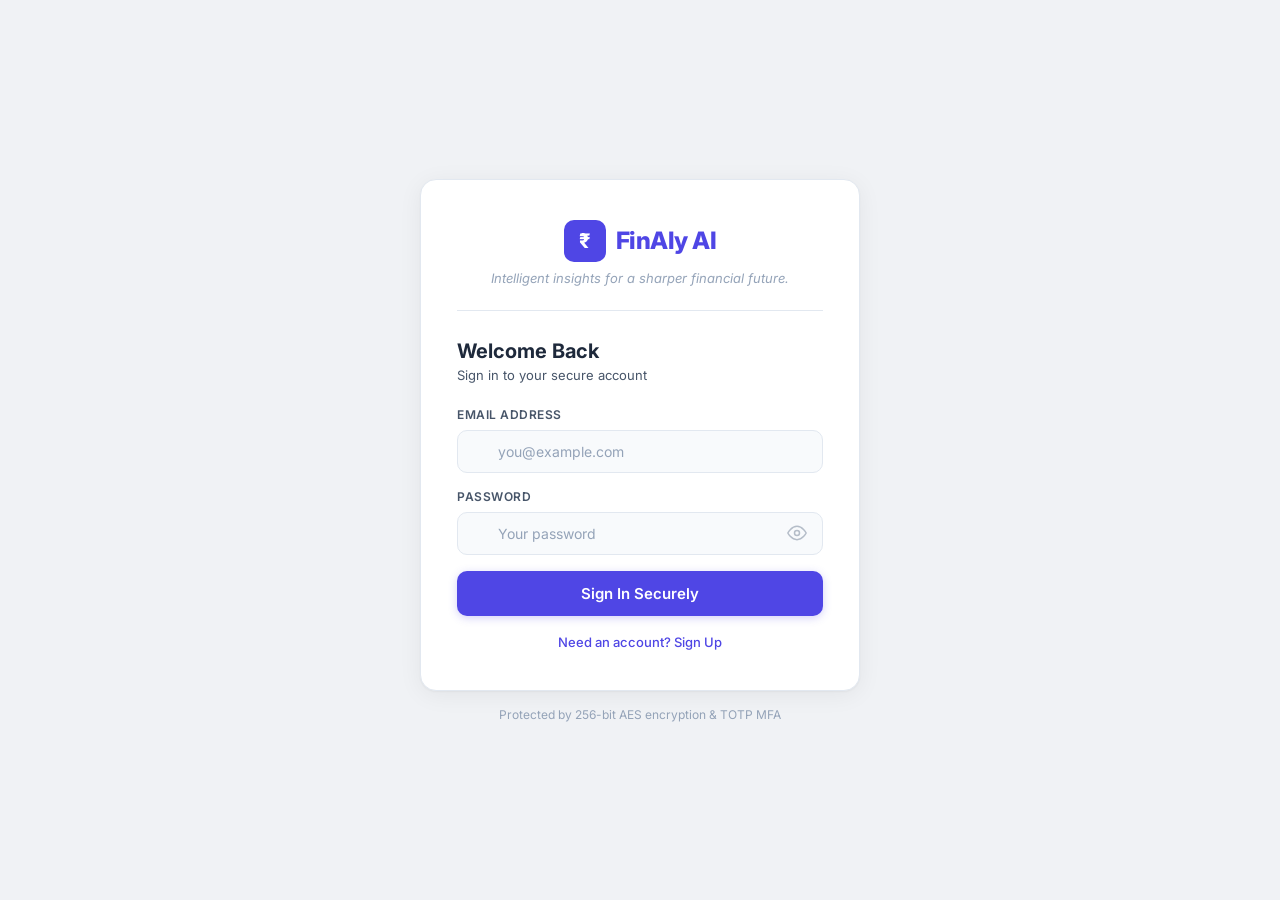
==== login.html @ e6c07964 "Add FinAly AI web app code and config" ====
<!DOCTYPE html>
<html lang="en">
<head>
  <meta charset="UTF-8">
  <meta name="viewport" content="width=device-width, initial-scale=1.0">
  <meta name="description" content="FinAly AI \u2014 Secure login portal. AI-powered personal finance dashboard with MFA security.">
  <meta name="api-url" id="meta-api-url" content="http://127.0.0.1:8000">
  <title>FinAly AI \u2014 Secure Login</title>
  <link rel="preconnect" href="https://fonts.googleapis.com">
  <link rel="preconnect" href="https://fonts.gstatic.com" crossorigin>
  <link href="https://fonts.googleapis.com/css2?family=Inter:wght@300;400;500;600;700;800&display=swap" rel="stylesheet">
  <link rel="stylesheet" href="login.css?v=2.0">
</head>
<body>

  <!-- Toast notification -->
  <div id="toast" class="toast" role="alert" aria-live="polite"></div>

  <div class="auth-wrapper">

    <div class="auth-card">

      <!-- Brand -->
      <div class="brand-header">
        <div class="brand-logo">
          <span class="logo-icon">₹</span>
          <h1>FinAly AI</h1>
        </div>
        <p class="brand-quote">Intelligent insights for a sharper financial future.</p>
      </div>

      <!-- ── LOGIN FORM ───────────────────────── -->
      <form id="login-form" onsubmit="handleLogin(event)" novalidate>
        <h2>Welcome Back</h2>
        <p class="form-subtitle">Sign in to your secure account</p>

        <div class="input-group">
          <label for="login-email">Email Address</label>
          <div class="input-wrapper">
            <span class="input-icon"></span>
            <input type="email" id="login-email" placeholder="you@example.com"
                   autocomplete="email" required>
          </div>
        </div>

        <div class="input-group">
          <label for="login-password">Password</label>
          <div class="input-wrapper">
            <span class="input-icon"></span>
            <input type="password" id="login-password" placeholder="Your password"
                   autocomplete="current-password" required>
            <button type="button" class="toggle-pwd" onclick="togglePwd('login-password', this)" aria-label="Show password">
              <svg viewBox="0 0 24 24"><path d="M1 12s4-8 11-8 11 8 11 8-4 8-11 8-11-8-11-8z"/><circle cx="12" cy="12" r="3"/></svg>
            </button>
          </div>
        </div>

        <button type="submit" id="login-btn" class="primary-btn">
          <span class="btn-text">Sign In Securely</span>
          <span class="btn-spinner hidden" aria-hidden="true"></span>
        </button>
        <a href="#" class="toggle-link" onclick="toggleView('signup-form')">Need an account? Sign Up</a>
      </form>

      <!-- ── MFA FORM ─────────────────────────── -->
      <form id="mfa-form" class="hidden" onsubmit="verifyMFA(event)" novalidate>
        <div class="mfa-icon"></div>
        <h2>Two-Factor Auth</h2>
        <p class="form-subtitle">Enter the 6-digit code from your Authenticator app.</p>

        <div class="input-group otp-group">
          <input type="text" id="mfa-code" placeholder="000000"
                 maxlength="6" pattern="\d{6}" inputmode="numeric"
                 autocomplete="one-time-code" required>
        </div>

        <button type="submit" id="mfa-btn" class="primary-btn">
          <span class="btn-text">Verify & Enter Dashboard</span>
          <span class="btn-spinner hidden" aria-hidden="true"></span>
        </button>
        <a href="#" class="toggle-link" onclick="toggleView('login-form')">← Back to Login</a>
      </form>

      <!-- ── MFA SETUP MODAL ────────────────────── -->
      <div id="mfa-setup-form" class="hidden">
        <div class="mfa-icon"></div>
        <h2>Set Up Two-Factor Auth</h2>
        <p class="form-subtitle">Scan this QR code with your authenticator app, then enter the 6-digit code below to activate MFA.</p>
        <div id="qr-container" class="qr-container"></div>
        <p class="secret-label">Manual key: <code id="totp-secret-display"></code></p>

        <!-- Step-by-step instructions -->
        <div class="mfa-steps">
          <div class="mfa-steps-title">How to set up</div>
          <div class="mfa-step">
            <span class="mfa-step-num">1</span>
            <span class="mfa-step-text">Download <strong>Authenticator+</strong> (or Google Authenticator / Authy) from the App Store or Play Store.</span>
          </div>
          <div class="mfa-step">
            <span class="mfa-step-num">2</span>
            <span class="mfa-step-text">Open the app, tap <strong>"+"</strong> or <strong>"Add Account"</strong>, then <strong>scan the QR code</strong> shown above.</span>
          </div>
          <div class="mfa-step">
            <span class="mfa-step-num">3</span>
            <span class="mfa-step-text">The app will generate a <strong>6-digit OTP</strong>. Enter it below to complete setup and log in.</span>
          </div>
        </div>

        <form onsubmit="confirmMFASetup(event)" novalidate>
          <div class="input-group otp-group">
            <input type="text" id="setup-mfa-code" placeholder="Enter 6-digit code"
                   maxlength="6" pattern="\d{6}" inputmode="numeric" required>
          </div>
          <button type="submit" id="setup-mfa-btn" class="primary-btn">
            <span class="btn-text">Activate MFA</span>
            <span class="btn-spinner hidden" aria-hidden="true"></span>
          </button>
        </form>
      </div>

      <!-- ── SIGN UP FORM ─────────────────────── -->
      <form id="signup-form" class="hidden" onsubmit="handleSignup(event)" novalidate>
        <h2>Create Account</h2>
        <p class="form-subtitle">Start your financial journey today.</p>

        <div class="input-group">
          <label for="signup-name">Full Name</label>
          <div class="input-wrapper">
            <span class="input-icon"></span>
            <input type="text" id="signup-name" placeholder="Hari Kumar"
                   autocomplete="name" required minlength="2" maxlength="100">
          </div>
        </div>

        <div class="input-group">
          <label for="signup-email">Email Address</label>
          <div class="input-wrapper">
            <span class="input-icon"></span>
            <input type="email" id="signup-email" placeholder="you@example.com"
                   autocomplete="email" required>
          </div>
        </div>

        <div class="input-group">
          <label for="signup-dob">Date of Birth <span class="label-note">(Must be 18+)</span></label>
          <div class="input-wrapper">
            <span class="input-icon"></span>
            <input type="date" id="signup-dob" autocomplete="bday" required>
          </div>
        </div>

        <div class="input-group">
          <label for="signup-password">Create Password</label>
          <div class="input-wrapper">
            <span class="input-icon"></span>
            <input type="password" id="signup-password" placeholder="Strong password"
                   autocomplete="new-password" required oninput="updateStrengthMeter(this.value)">
            <button type="button" class="toggle-pwd" onclick="togglePwd('signup-password', this)" aria-label="Show password">
              <svg viewBox="0 0 24 24"><path d="M1 12s4-8 11-8 11 8 11 8-4 8-11 8-11-8-11-8z"/><circle cx="12" cy="12" r="3"/></svg>
            </button>
          </div>
          <div class="strength-meter" aria-label="Password strength">
            <div class="strength-bar" id="strength-bar"></div>
          </div>
          <p class="strength-label" id="strength-label"></p>
        </div>

        <div class="input-group">
          <label for="signup-confirm">Confirm Password</label>
          <div class="input-wrapper">
            <span class="input-icon"></span>
            <input type="password" id="signup-confirm" placeholder="Repeat password"
                   autocomplete="new-password" required>
          </div>
        </div>

        <button type="submit" id="signup-btn" class="primary-btn">
          <span class="btn-text">Create My Account</span>
          <span class="btn-spinner hidden" aria-hidden="true"></span>
        </button>
        <a href="#" class="toggle-link" onclick="toggleView('login-form')">Already have an account? Log In</a>
      </form>

    </div>

    <p class="footer-text">Protected by 256-bit AES encryption & TOTP MFA</p>
  </div>

  <script src="auth.js?v=2.4" defer></script>
</body>
</html>
---- login.css ----
/* ══════════════════════════════════════════════════════════
   FinAly AI — Login Page  |  Clean Solid Theme
   ══════════════════════════════════════════════════════════ */

*, *::before, *::after { box-sizing: border-box; margin: 0; padding: 0; }

:root {
  --bg-page:       #f0f2f5;
  --bg-card:       #ffffff;
  --accent:        #4f46e5;
  --accent-hover:  #4338ca;
  --accent-light:  #eef2ff;
  --accent-border: #c7d2fe;
  --text-primary:  #1e293b;
  --text-secondary:#475569;
  --text-muted:    #94a3b8;
  --text-dim:      #64748b;
  --input-bg:      #f8fafc;
  --input-border:  #e2e8f0;
  --input-focus:   #4f46e5;
  --danger:        #ef4444;
  --success:       #22c55e;
  --warning:       #f59e0b;
  --radius-lg:     16px;
  --radius-md:     10px;
  --radius-sm:     8px;
  --shadow-card:   0 4px 24px rgba(0, 0, 0, 0.06), 0 1px 2px rgba(0, 0, 0, 0.04);
  --shadow-btn:    0 2px 8px rgba(79, 70, 229, 0.25);
  --transition:    all 0.2s ease;
}

body {
  font-family: 'Inter', system-ui, sans-serif;
  background: var(--bg-page);
  min-height: 100vh;
  display: flex;
  align-items: center;
  justify-content: center;
  color: var(--text-primary);
  overflow-x: hidden;
  padding: 20px;
}

/* ── Remove particles (hidden for solid theme) ─────────── */
.bg-particles { display: none; }

/* ── Layout wrapper ─────────────────────────────────────── */
.auth-wrapper {
  position: relative;
  z-index: 1;
  display: flex;
  flex-direction: column;
  align-items: center;
  gap: 16px;
  width: 100%;
  max-width: 440px;
}

/* ── Auth Card ──────────────────────────────────────────── */
.auth-card {
  width: 100%;
  background: var(--bg-card);
  border: 1px solid var(--input-border);
  border-radius: var(--radius-lg);
  padding: 40px 36px;
  box-shadow: var(--shadow-card);
  animation: card-in 0.4s ease both;
}

@keyframes card-in {
  from { opacity: 0; transform: translateY(16px); }
  to   { opacity: 1; transform: translateY(0); }
}

/* ── Brand Header ─────────────────────────────────────────── */
.brand-header {
  text-align: center;
  margin-bottom: 28px;
  padding-bottom: 24px;
  border-bottom: 1px solid var(--input-border);
}

.brand-logo {
  display: flex;
  align-items: center;
  justify-content: center;
  gap: 10px;
  margin-bottom: 8px;
}

.logo-icon {
  width: 42px; height: 42px;
  background: var(--accent);
  border-radius: var(--radius-md);
  display: flex;
  align-items: center;
  justify-content: center;
  font-size: 20px;
  font-weight: 800;
  color: white;
  flex-shrink: 0;
}

.brand-logo h1 {
  font-size: 24px;
  font-weight: 800;
  color: var(--accent);
  letter-spacing: -0.5px;
}

.brand-quote {
  font-size: 13px;
  color: var(--text-muted);
  font-style: italic;
}

/* ── Form Elements ──────────────────────────────────────── */
form h2 {
  font-size: 20px;
  font-weight: 700;
  color: var(--text-primary);
  margin-bottom: 4px;
}

.form-subtitle {
  font-size: 13px;
  color: var(--text-secondary);
  margin-bottom: 24px;
}

.input-group {
  margin-bottom: 16px;
}

.input-group label {
  display: block;
  font-size: 12px;
  font-weight: 600;
  color: var(--text-secondary);
  text-transform: uppercase;
  letter-spacing: 0.5px;
  margin-bottom: 8px;
}

.label-note { font-weight: 400; text-transform: none; font-size: 11px; }

.input-wrapper {
  position: relative;
  display: flex;
  align-items: center;
}

.input-icon {
  position: absolute;
  left: 14px;
  font-size: 14px;
  pointer-events: none;
  z-index: 1;
  opacity: 0.5;
}

input[type="text"],
input[type="email"],
input[type="password"],
input[type="date"] {
  width: 100%;
  padding: 12px 14px 12px 40px;
  background: var(--input-bg);
  border: 1.5px solid var(--input-border);
  border-radius: var(--radius-md);
  color: var(--text-primary);
  font-family: 'Inter', sans-serif;
  font-size: 14px;
  outline: none;
  transition: var(--transition);
  -webkit-appearance: none;
}

input::placeholder { color: var(--text-muted); }

input:focus {
  border-color: var(--accent);
  background: #fff;
  box-shadow: 0 0 0 3px rgba(79, 70, 229, 0.12);
}

input:user-invalid:not(:placeholder-shown) {
  border-color: var(--danger);
  box-shadow: 0 0 0 3px rgba(239, 68, 68, 0.10);
}

/* Date input calendar icon */
input[type="date"]::-webkit-calendar-picker-indicator {
  filter: none;
  cursor: pointer;
}

/* ── Password Toggle (SVG eye icon) ───────────────────── */
.toggle-pwd {
  position: absolute;
  right: 12px;
  background: none;
  border: none;
  cursor: pointer;
  padding: 4px;
  display: flex;
  align-items: center;
  justify-content: center;
  opacity: 0.45;
  transition: opacity 0.2s;
  color: var(--text-dim);
}
.toggle-pwd:hover { opacity: 0.85; }

.toggle-pwd svg {
  width: 20px;
  height: 20px;
  stroke: currentColor;
  fill: none;
  stroke-width: 1.8;
  stroke-linecap: round;
  stroke-linejoin: round;
}

/* OTP input — centered, large */
.otp-group input {
  text-align: center;
  font-size: 24px;
  font-weight: 700;
  letter-spacing: 8px;
  padding: 14px;
}

/* ── Password Strength Meter ─────────────────────────── */
.strength-meter {
  height: 4px;
  background: #e2e8f0;
  border-radius: 4px;
  margin-top: 8px;
  overflow: hidden;
}

.strength-bar {
  height: 100%;
  border-radius: 4px;
  width: 0%;
  transition: width 0.4s ease, background-color 0.4s ease;
}

.strength-label {
  font-size: 11px;
  margin-top: 5px;
  font-weight: 500;
  color: var(--text-dim);
  min-height: 16px;
}

/* ── Buttons ──────────────────────────────────────────── */
.primary-btn {
  width: 100%;
  padding: 13px;
  margin-top: 8px;
  background: var(--accent);
  color: white;
  border: none;
  border-radius: var(--radius-md);
  font-family: 'Inter', sans-serif;
  font-size: 15px;
  font-weight: 600;
  cursor: pointer;
  transition: var(--transition);
  position: relative;
  display: flex;
  align-items: center;
  justify-content: center;
  gap: 10px;
  box-shadow: var(--shadow-btn);
}

.primary-btn:hover {
  background: var(--accent-hover);
  transform: translateY(-1px);
  box-shadow: 0 4px 16px rgba(79, 70, 229, 0.35);
}

.primary-btn:active { transform: scale(0.985); }

.primary-btn:disabled {
  opacity: 0.55;
  cursor: not-allowed;
  transform: none;
}

/* Spinner */
.btn-spinner {
  width: 18px; height: 18px;
  border: 2px solid rgba(255,255,255,0.4);
  border-top-color: white;
  border-radius: 50%;
  animation: spin 0.7s linear infinite;
}

@keyframes spin { to { transform: rotate(360deg); } }

.toggle-link {
  display: block;
  text-align: center;
  color: var(--accent);
  font-size: 13px;
  font-weight: 500;
  text-decoration: none;
  margin-top: 18px;
  transition: color 0.2s;
}
.toggle-link:hover { color: var(--accent-hover); text-decoration: underline; }

/* ── MFA Icon ─────────────────────────────────────────── */
.mfa-icon { font-size: 44px; text-align: center; margin-bottom: 12px; }

/* ── QR Code Container ────────────────────────────────── */
.qr-container {
  display: flex;
  justify-content: center;
  margin: 20px 0 16px;
}
.qr-container img {
  width: 180px; height: 180px;
  border: 4px solid var(--input-border);
  border-radius: var(--radius-md);
  box-shadow: 0 2px 12px rgba(0,0,0,0.08);
}

.secret-label {
  text-align: center;
  font-size: 12px;
  color: var(--text-dim);
  margin-bottom: 16px;
}
.secret-label code {
  background: var(--accent-light);
  padding: 2px 8px;
  border-radius: 4px;
  font-family: monospace;
  color: var(--accent);
  user-select: all;
  border: 1px solid var(--accent-border);
}

/* ── MFA Setup Steps ──────────────────────────────────── */
.mfa-steps {
  background: var(--input-bg);
  border: 1px solid var(--input-border);
  border-radius: var(--radius-md);
  padding: 16px 20px;
  margin: 16px 0;
}

.mfa-steps-title {
  font-size: 12px;
  font-weight: 700;
  text-transform: uppercase;
  letter-spacing: 0.5px;
  color: var(--text-secondary);
  margin-bottom: 12px;
}

.mfa-step {
  display: flex;
  align-items: flex-start;
  gap: 10px;
  margin-bottom: 10px;
}

.mfa-step:last-child { margin-bottom: 0; }

.mfa-step-num {
  width: 22px; height: 22px;
  background: var(--accent);
  color: white;
  border-radius: 50%;
  display: flex;
  align-items: center;
  justify-content: center;
  font-size: 11px;
  font-weight: 700;
  flex-shrink: 0;
  margin-top: 1px;
}

.mfa-step-text {
  font-size: 13px;
  color: var(--text-secondary);
  line-height: 1.45;
}

.mfa-step-text strong {
  color: var(--text-primary);
}

/* ── Toast Notifications ──────────────────────────────── */
.toast {
  position: fixed;
  top: 24px;
  right: 24px;
  z-index: 9999;
  padding: 14px 20px;
  border-radius: var(--radius-md);
  font-size: 14px;
  font-weight: 500;
  color: white;
  max-width: 360px;
  opacity: 0;
  transform: translateX(100%);
  transition: all 0.35s cubic-bezier(0.16, 1, 0.3, 1);
  pointer-events: none;
  box-shadow: 0 4px 16px rgba(0,0,0,0.12);
}

.toast.show {
  opacity: 1;
  transform: translateX(0);
  pointer-events: auto;
}

.toast.success { background: #16a34a; }
.toast.error   { background: #dc2626; }
.toast.info    { background: var(--accent); }
.toast.warning { background: #d97706; }

/* ── Footer ──────────────────────────────────────────── */
.footer-text {
  font-size: 12px;
  color: var(--text-muted);
  text-align: center;
}

/* ── Utility ─────────────────────────────────────────── */
.hidden { display: none !important; }

/* ── Responsive ──────────────────────────────────────── */
@media (max-width: 500px) {
  .auth-card { padding: 28px 20px; }
}
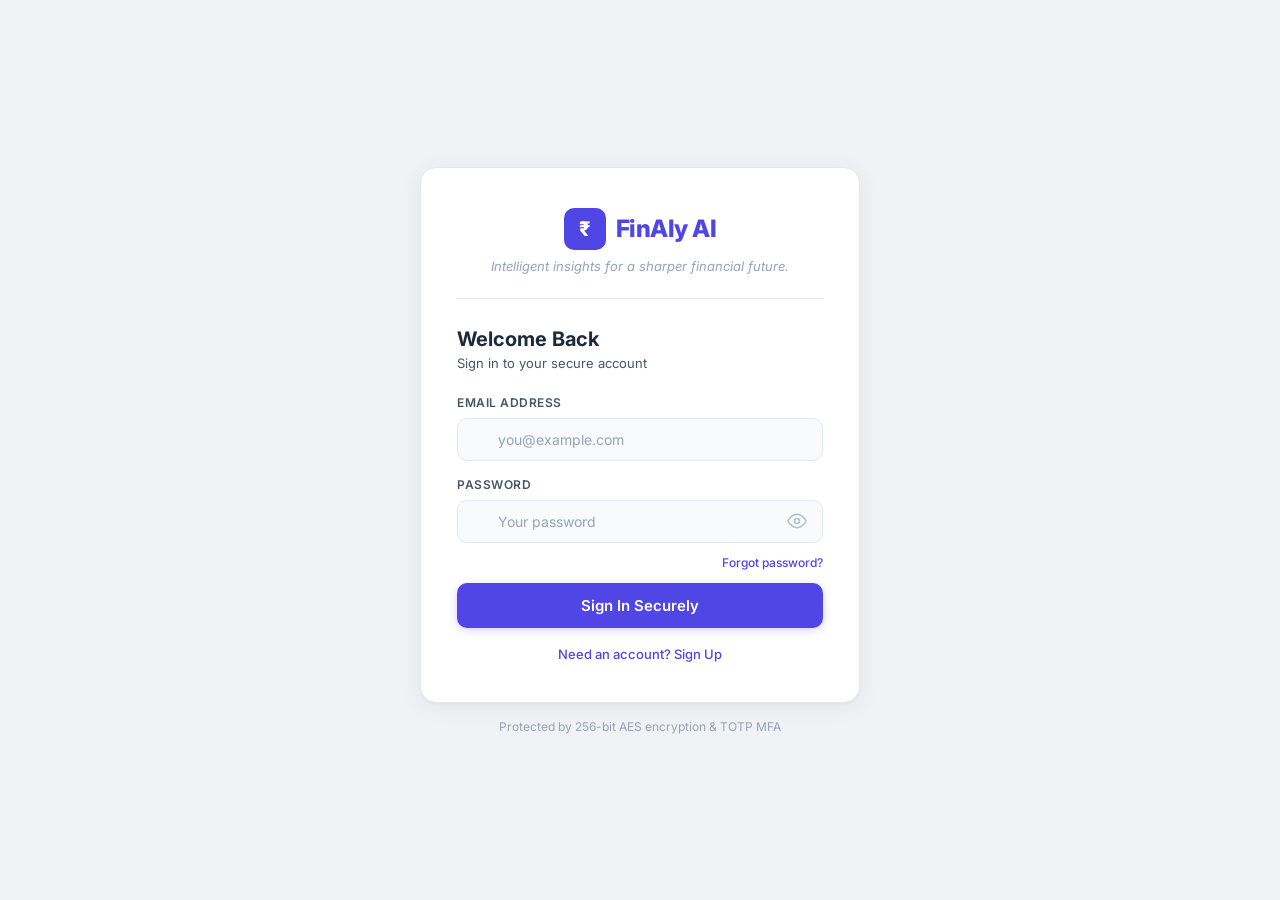
==== commit 11f05a69: "Add Forgot Password (TOTP/email OTP), Signup Email Verification, fix ML 'could not load' error messa" ====
--- a/login.html
+++ b/login.html
@@ -3,13 +3,13 @@
 <head>
   <meta charset="UTF-8">
   <meta name="viewport" content="width=device-width, initial-scale=1.0">
-  <meta name="description" content="FinAly AI \u2014 Secure login portal. AI-powered personal finance dashboard with MFA security.">
-  <meta name="api-url" id="meta-api-url" content="http://127.0.0.1:8000">
-  <title>FinAly AI \u2014 Secure Login</title>
+  <meta name="description" content="FinAly AI — Secure login portal. AI-powered personal finance dashboard with MFA security.">
+  <meta name="api-url" id="meta-api-url" content="https://web-production-c2931.up.railway.app">
+  <title>FinAly AI — Secure Login</title>
   <link rel="preconnect" href="https://fonts.googleapis.com">
   <link rel="preconnect" href="https://fonts.gstatic.com" crossorigin>
   <link href="https://fonts.googleapis.com/css2?family=Inter:wght@300;400;500;600;700;800&display=swap" rel="stylesheet">
-  <link rel="stylesheet" href="login.css?v=2.0">
+  <link rel="stylesheet" href="login.css?v=3.0">
 </head>
 <body>
 
@@ -55,6 +55,11 @@
           </div>
         </div>
 
+        <!-- Forgot Password link -->
+        <div style="text-align:right; margin-top:-8px; margin-bottom:12px;">
+          <a href="#" class="forgot-link" onclick="toggleView('forgot-form'); return false;">Forgot password?</a>
+        </div>
+
         <button type="submit" id="login-btn" class="primary-btn">
           <span class="btn-text">Sign In Securely</span>
           <span class="btn-spinner hidden" aria-hidden="true"></span>
@@ -75,7 +80,7 @@
         </div>
 
         <button type="submit" id="mfa-btn" class="primary-btn">
-          <span class="btn-text">Verify & Enter Dashboard</span>
+          <span class="btn-text">Verify &amp; Enter Dashboard</span>
           <span class="btn-spinner hidden" aria-hidden="true"></span>
         </button>
         <a href="#" class="toggle-link" onclick="toggleView('login-form')">← Back to Login</a>
@@ -94,7 +99,7 @@
           <div class="mfa-steps-title">How to set up</div>
           <div class="mfa-step">
             <span class="mfa-step-num">1</span>
-            <span class="mfa-step-text">Download <strong>Authenticator+</strong> (or Google Authenticator / Authy) from the App Store or Play Store.</span>
+            <span class="mfa-step-text">Download <strong>Google Authenticator</strong> or <strong>Authy</strong> (free) from the App Store or Play Store.</span>
           </div>
           <div class="mfa-step">
             <span class="mfa-step-num">2</span>
@@ -181,11 +186,112 @@
         <a href="#" class="toggle-link" onclick="toggleView('login-form')">Already have an account? Log In</a>
       </form>
 
+      <!-- ── EMAIL VERIFY FORM (after signup) ── -->
+      <div id="email-verify-form" class="hidden">
+        <div class="mfa-icon" style="font-size:36px;text-align:center;margin-bottom:12px;"></div>
+        <h2>Verify Your Email</h2>
+        <p class="form-subtitle">A 6-digit code was sent to <strong id="verify-email-display"></strong>. Enter it below to activate your account.</p>
+        <p class="form-subtitle" style="font-size:12px;color:#64748b;margin-top:4px;">Code expires in 10 minutes.</p>
+
+        <form onsubmit="handleEmailVerification(event)" novalidate>
+          <div class="input-group otp-group">
+            <input type="text" id="email-verify-code" placeholder="000000"
+                   maxlength="6" pattern="\d{6}" inputmode="numeric"
+                   autocomplete="one-time-code" required>
+          </div>
+          <button type="submit" id="email-verify-btn" class="primary-btn">
+            <span class="btn-text">Verify &amp; Activate</span>
+            <span class="btn-spinner hidden" aria-hidden="true"></span>
+          </button>
+        </form>
+        <a href="#" class="toggle-link" onclick="toggleView('signup-form')">← Back to Sign Up</a>
+      </div>
+
+      <!-- ── FORGOT PASSWORD — STEP 1: Email ── -->
+      <form id="forgot-form" class="hidden" onsubmit="handleForgotInit(event)" novalidate>
+        <div style="font-size:32px;text-align:center;margin-bottom:12px;"></div>
+        <h2>Reset Password</h2>
+        <p class="form-subtitle">Enter your registered email and we'll send you a reset code.</p>
+
+        <div class="input-group">
+          <label for="forgot-email">Email Address</label>
+          <div class="input-wrapper">
+            <span class="input-icon"></span>
+            <input type="email" id="forgot-email" placeholder="you@example.com"
+                   autocomplete="email" required>
+          </div>
+        </div>
+
+        <button type="submit" id="forgot-btn" class="primary-btn">
+          <span class="btn-text">Send Reset Code</span>
+          <span class="btn-spinner hidden" aria-hidden="true"></span>
+        </button>
+        <a href="#" class="toggle-link" onclick="toggleView('login-form')">← Back to Login</a>
+      </form>
+
+      <!-- ── FORGOT PASSWORD — STEP 2: Verify Code ── -->
+      <div id="forgot-verify-form" class="hidden">
+        <div style="font-size:32px;text-align:center;margin-bottom:12px;"></div>
+        <h2 id="forgot-verify-title">Enter Reset Code</h2>
+        <p class="form-subtitle" id="forgot-verify-subtitle">Enter the code to verify your identity.</p>
+
+        <form onsubmit="handleForgotVerify(event)" novalidate>
+          <div class="input-group otp-group">
+            <input type="text" id="forgot-verify-code" placeholder="000000"
+                   maxlength="6" pattern="\d{6}" inputmode="numeric"
+                   autocomplete="one-time-code" required>
+          </div>
+          <button type="submit" id="forgot-verify-btn" class="primary-btn">
+            <span class="btn-text">Verify Code</span>
+            <span class="btn-spinner hidden" aria-hidden="true"></span>
+          </button>
+        </form>
+        <a href="#" class="toggle-link" onclick="toggleView('forgot-form')">← Try Different Email</a>
+      </div>
+
+      <!-- ── FORGOT PASSWORD — STEP 3: New Password ── -->
+      <form id="forgot-reset-form" class="hidden" onsubmit="handleForgotReset(event)" novalidate>
+        <div style="font-size:32px;text-align:center;margin-bottom:12px;">🔐</div>
+        <h2>Set New Password</h2>
+        <p class="form-subtitle">Choose a strong password for your account.</p>
+
+        <div class="input-group">
+          <label for="new-password">New Password</label>
+          <div class="input-wrapper">
+            <span class="input-icon"></span>
+            <input type="password" id="new-password" placeholder="Strong password (min 8 chars)"
+                   autocomplete="new-password" required minlength="8"
+                   oninput="updateStrengthMeter(this.value)">
+            <button type="button" class="toggle-pwd" onclick="togglePwd('new-password', this)" aria-label="Show password">
+              <svg viewBox="0 0 24 24"><path d="M1 12s4-8 11-8 11 8 11 8-4 8-11 8-11-8-11-8z"/><circle cx="12" cy="12" r="3"/></svg>
+            </button>
+          </div>
+          <div class="strength-meter">
+            <div class="strength-bar" id="strength-bar"></div>
+          </div>
+          <p class="strength-label" id="strength-label"></p>
+        </div>
+
+        <div class="input-group">
+          <label for="new-password-confirm">Confirm New Password</label>
+          <div class="input-wrapper">
+            <span class="input-icon"></span>
+            <input type="password" id="new-password-confirm" placeholder="Repeat new password"
+                   autocomplete="new-password" required>
+          </div>
+        </div>
+
+        <button type="submit" id="forgot-reset-btn" class="primary-btn">
+          <span class="btn-text">Reset Password</span>
+          <span class="btn-spinner hidden" aria-hidden="true"></span>
+        </button>
+      </form>
+
     </div>
 
-    <p class="footer-text">Protected by 256-bit AES encryption & TOTP MFA</p>
+    <p class="footer-text">Protected by 256-bit AES encryption &amp; TOTP MFA</p>
   </div>
 
-  <script src="auth.js?v=2.4" defer></script>
+  <script src="auth.js?v=3.0" defer></script>
 </body>
 </html>
--- a/login.css
+++ b/login.css
@@ -440,4 +440,14 @@
 /* ── Responsive ──────────────────────────────────────── */
 @media (max-width: 500px) {
   .auth-card { padding: 28px 20px; }
-}+}
+
+/* ── Forgot Password Link ────────────────────────────── */
+.forgot-link {
+  font-size: 12px;
+  color: var(--accent);
+  text-decoration: none;
+  font-weight: 500;
+  transition: color 0.2s;
+}
+.forgot-link:hover { color: var(--accent-hover); text-decoration: underline; }
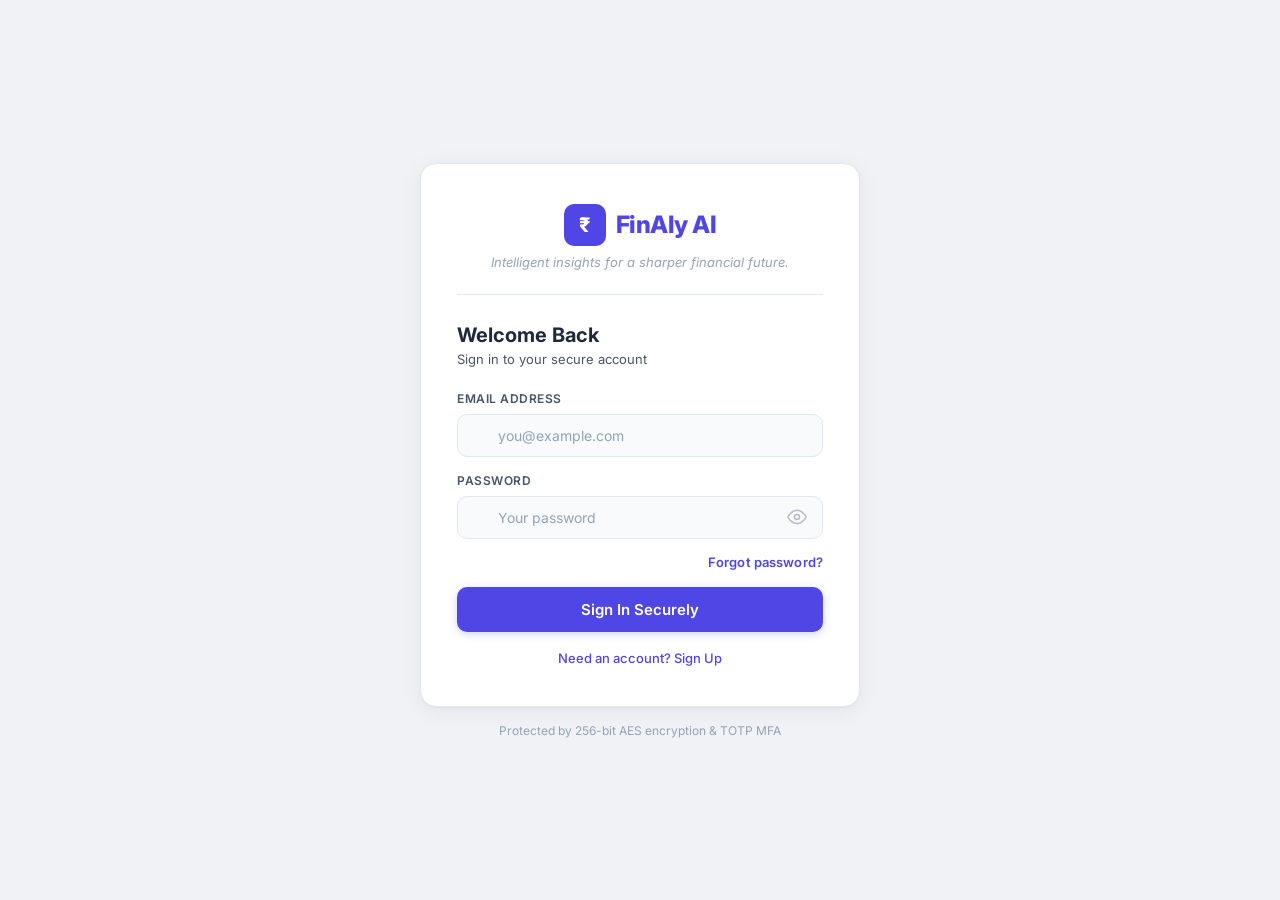
==== commit 69137ca0: "Email-only forgot password, prominent forgot link, bumped versions v3.1" ====
--- a/login.html
+++ b/login.html
@@ -9,7 +9,7 @@
   <link rel="preconnect" href="https://fonts.googleapis.com">
   <link rel="preconnect" href="https://fonts.gstatic.com" crossorigin>
   <link href="https://fonts.googleapis.com/css2?family=Inter:wght@300;400;500;600;700;800&display=swap" rel="stylesheet">
-  <link rel="stylesheet" href="login.css?v=3.0">
+  <link rel="stylesheet" href="login.css?v=3.1">
 </head>
 <body>
 
@@ -56,8 +56,11 @@
         </div>
 
         <!-- Forgot Password link -->
-        <div style="text-align:right; margin-top:-8px; margin-bottom:12px;">
-          <a href="#" class="forgot-link" onclick="toggleView('forgot-form'); return false;">Forgot password?</a>
+        <div style="text-align:right; margin:-4px 0 16px;">
+          <a href="#" onclick="toggleView('forgot-form'); return false;"
+             style="font-size:13px;color:#4f46e5;font-weight:600;text-decoration:none;letter-spacing:0.01em;">
+            Forgot password?
+          </a>
         </div>
 
         <button type="submit" id="login-btn" class="primary-btn">
@@ -292,6 +295,6 @@
     <p class="footer-text">Protected by 256-bit AES encryption &amp; TOTP MFA</p>
   </div>
 
-  <script src="auth.js?v=3.0" defer></script>
+  <script src="auth.js?v=3.1" defer></script>
 </body>
 </html>
